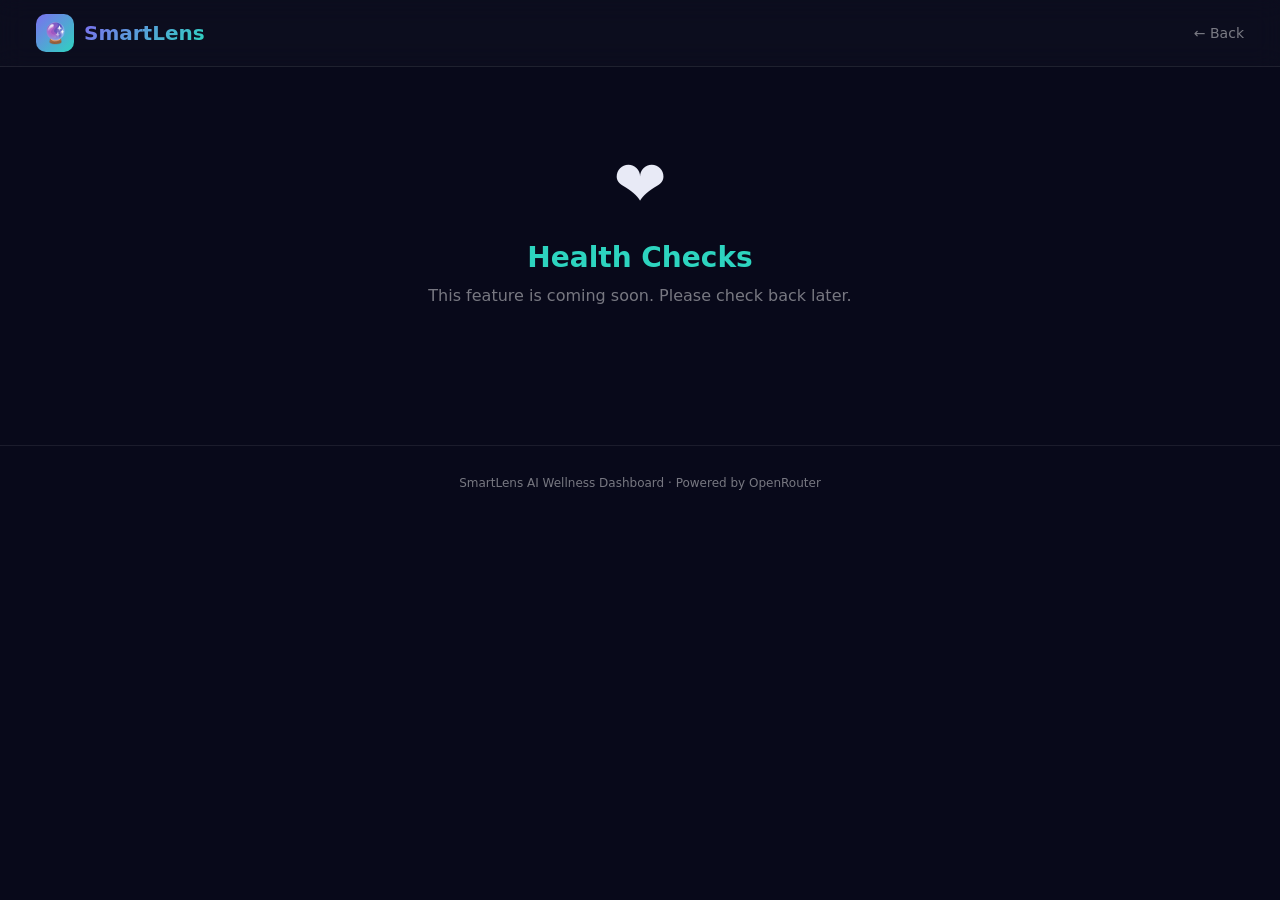
==== frontend/health-checks.html @ 9292db5e "Initial commit with fake news detector features" ====
<!DOCTYPE html>
<html lang="en">
<head>
<meta charset="UTF-8"/>
<meta name="viewport" content="width=device-width,initial-scale=1"/>
<title>SmartLens — Health Checks</title>
<style>
*,*::before,*::after{box-sizing:border-box;margin:0;padding:0}
:root{
  --bg:#08091a;--surface:#0f1022;--card:rgba(255,255,255,.04);
  --border:rgba(255,255,255,.08);--text:#e8eaf6;--muted:rgba(255,255,255,.45);
  --purple:#7c6fef;--teal:#2dd4bf;--r:18px;
}
html,body{height:100%;background:var(--bg);color:var(--text);font-family:'Segoe UI',system-ui,-apple-system,sans-serif}

header{display:flex;align-items:center;justify-content:space-between;padding:14px 36px;background:rgba(255,255,255,.02);border-bottom:1px solid var(--border);backdrop-filter:blur(12px)}
.logo{display:flex;align-items:center;gap:10px;text-decoration:none;color:inherit}
.logo-icon{width:38px;height:38px;border-radius:10px;background:linear-gradient(135deg,var(--purple),var(--teal));display:flex;align-items:center;justify-content:center;font-size:20px}
.logo-name{font-size:20px;font-weight:800;background:linear-gradient(135deg,var(--purple),var(--teal));-webkit-background-clip:text;-webkit-text-fill-color:transparent}
.back-link{color:var(--muted);text-decoration:none;font-size:14px}
.back-link:hover{color:var(--text)}

main{max-width:800px;margin:0 auto;padding:80px 24px;text-align:center}
.empty-icon{font-size:64px;margin-bottom:20px}
h1{font-size:28px;font-weight:700;margin-bottom:12px;color:var(--teal)}
p{color:var(--muted);font-size:16px}

footer{text-align:center;padding:30px;border-top:1px solid var(--border);color:var(--muted);font-size:12px;margin-top:60px}
</style>
</head>
<body>

<header>
  <a href="/" class="logo">
    <div class="logo-icon">🔮</div>
    <div class="logo-name">SmartLens</div>
  </a>
  <a href="/" class="back-link">← Back</a>
</header>

<main>
  <div class="empty-icon">❤️</div>
  <h1>Health Checks</h1>
  <p>This feature is coming soon. Please check back later.</p>
</main>

<footer>
  SmartLens AI Wellness Dashboard · Powered by OpenRouter
</footer>

</body>
</html>
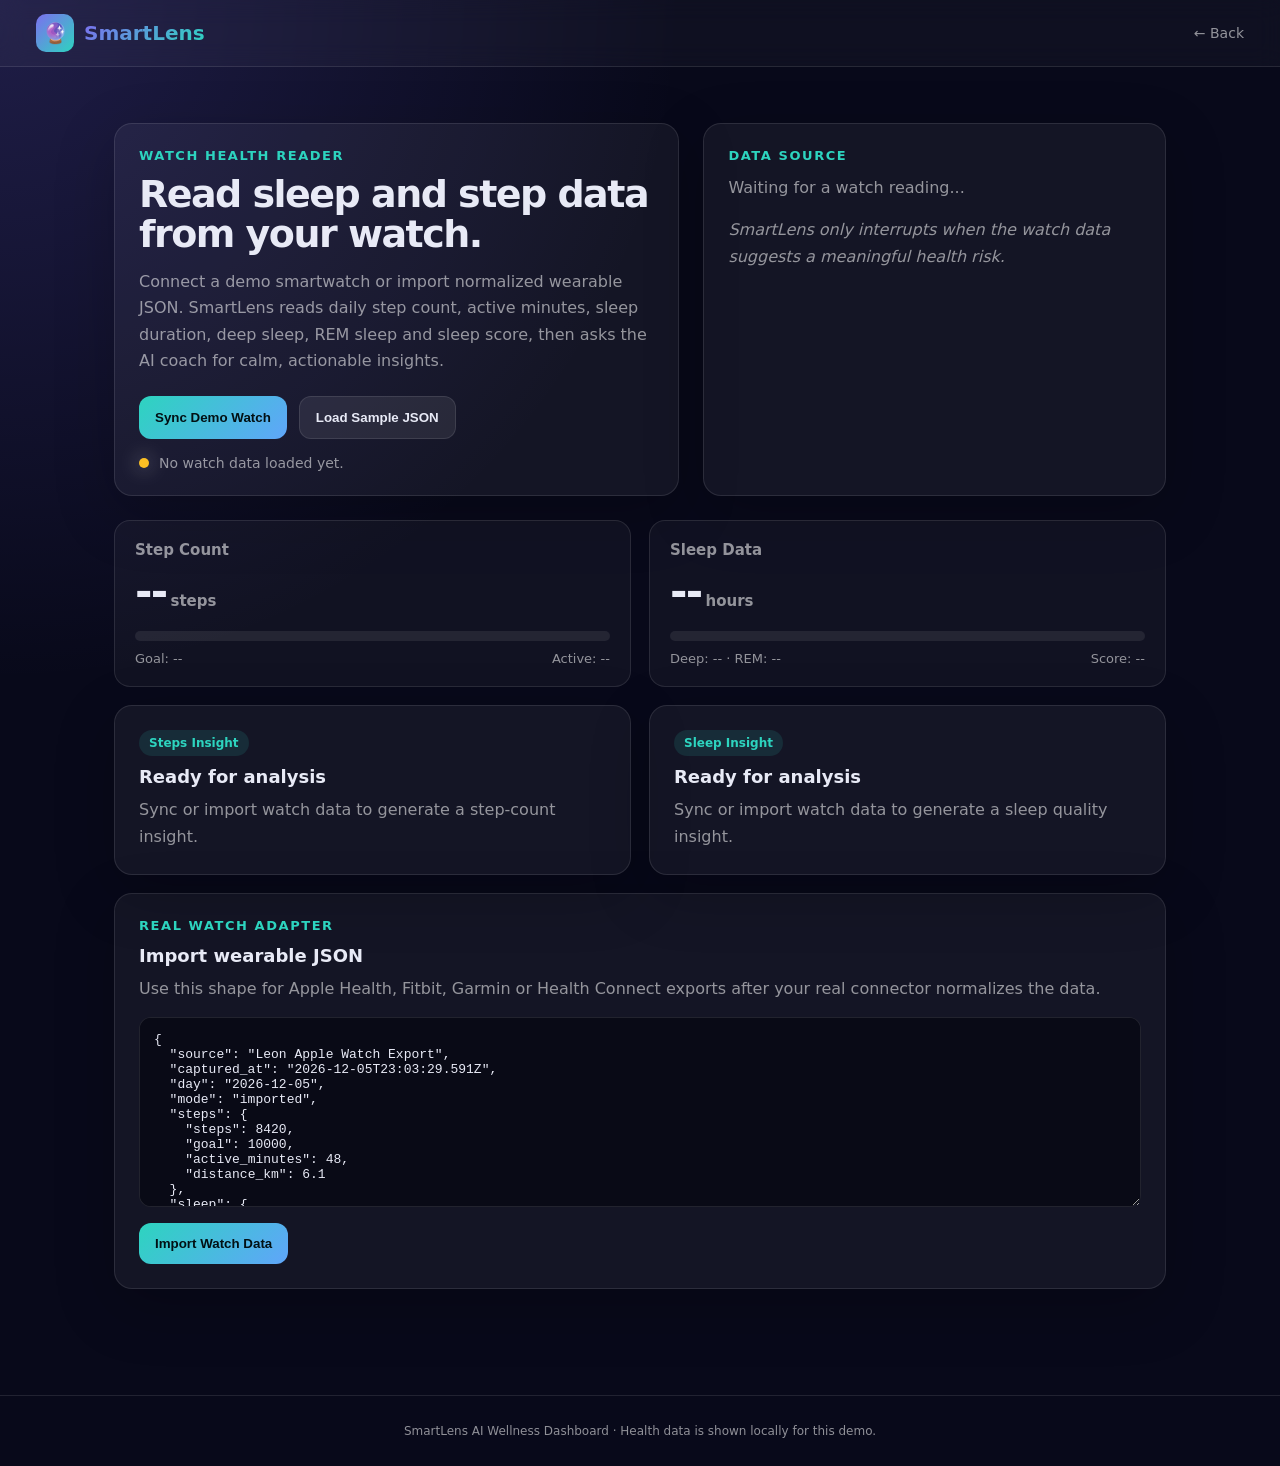
==== commit dfebc9f3: "Add smartwatch health data reader Implement watch step and sleep data import with a Health Checks UI" ====
--- a/frontend/health-checks.html
+++ b/frontend/health-checks.html
@@ -3,29 +3,55 @@
 <head>
 <meta charset="UTF-8"/>
 <meta name="viewport" content="width=device-width,initial-scale=1"/>
-<title>SmartLens — Health Checks</title>
+<title>SmartLens — Watch Health Checks</title>
 <style>
 *,*::before,*::after{box-sizing:border-box;margin:0;padding:0}
 :root{
-  --bg:#08091a;--surface:#0f1022;--card:rgba(255,255,255,.04);
-  --border:rgba(255,255,255,.08);--text:#e8eaf6;--muted:rgba(255,255,255,.45);
-  --purple:#7c6fef;--teal:#2dd4bf;--r:18px;
-}
-html,body{height:100%;background:var(--bg);color:var(--text);font-family:'Segoe UI',system-ui,-apple-system,sans-serif}
-
-header{display:flex;align-items:center;justify-content:space-between;padding:14px 36px;background:rgba(255,255,255,.02);border-bottom:1px solid var(--border);backdrop-filter:blur(12px)}
+  --bg:#08091a;--surface:#0f1022;--card:rgba(255,255,255,.05);
+  --border:rgba(255,255,255,.1);--text:#e8eaf6;--muted:rgba(255,255,255,.55);
+  --purple:#7c6fef;--teal:#2dd4bf;--amber:#fbbf24;--red:#f87171;--green:#34d399;--r:18px;
+}
+html,body{min-height:100%;background:radial-gradient(circle at top left,rgba(124,111,254,.2),transparent 35%),var(--bg);color:var(--text);font-family:'Segoe UI',system-ui,-apple-system,sans-serif}
+header{display:flex;align-items:center;justify-content:space-between;padding:14px 36px;background:rgba(255,255,255,.03);border-bottom:1px solid var(--border);backdrop-filter:blur(12px);position:sticky;top:0;z-index:10}
 .logo{display:flex;align-items:center;gap:10px;text-decoration:none;color:inherit}
 .logo-icon{width:38px;height:38px;border-radius:10px;background:linear-gradient(135deg,var(--purple),var(--teal));display:flex;align-items:center;justify-content:center;font-size:20px}
 .logo-name{font-size:20px;font-weight:800;background:linear-gradient(135deg,var(--purple),var(--teal));-webkit-background-clip:text;-webkit-text-fill-color:transparent}
 .back-link{color:var(--muted);text-decoration:none;font-size:14px}
 .back-link:hover{color:var(--text)}
-
-main{max-width:800px;margin:0 auto;padding:80px 24px;text-align:center}
-.empty-icon{font-size:64px;margin-bottom:20px}
-h1{font-size:28px;font-weight:700;margin-bottom:12px;color:var(--teal)}
-p{color:var(--muted);font-size:16px}
-
-footer{text-align:center;padding:30px;border-top:1px solid var(--border);color:var(--muted);font-size:12px;margin-top:60px}
+main{max-width:1100px;margin:0 auto;padding:56px 24px}
+.hero{display:grid;grid-template-columns:1.1fr .9fr;gap:24px;align-items:stretch;margin-bottom:24px}
+.panel{background:var(--card);border:1px solid var(--border);border-radius:var(--r);padding:24px;box-shadow:0 18px 60px rgba(0,0,0,.22)}
+.eyebrow{color:var(--teal);font-size:13px;font-weight:800;letter-spacing:.12em;text-transform:uppercase;margin-bottom:12px}
+h1{font-size:38px;line-height:1.05;margin-bottom:14px;letter-spacing:-.04em}
+p{color:var(--muted);line-height:1.65}
+.actions{display:flex;flex-wrap:wrap;gap:12px;margin-top:22px}
+button{border:0;border-radius:12px;padding:13px 16px;font-weight:800;cursor:pointer;transition:.2s transform,.2s opacity}
+button:hover{transform:translateY(-2px)}
+button:disabled{cursor:not-allowed;opacity:.55;transform:none}
+.primary{background:linear-gradient(135deg,var(--teal),#60a5fa);color:#021014}
+.secondary{background:rgba(255,255,255,.08);color:var(--text);border:1px solid var(--border)}
+.status{display:flex;align-items:center;gap:10px;color:var(--muted);font-size:14px;margin-top:16px}
+.dot{width:10px;height:10px;border-radius:50%;background:var(--amber);box-shadow:0 0 20px currentColor}
+.connected .dot{background:var(--green)}
+.error .dot{background:var(--red)}
+.grid{display:grid;grid-template-columns:repeat(2,minmax(0,1fr));gap:18px}
+.metric{background:rgba(255,255,255,.04);border:1px solid var(--border);border-radius:16px;padding:20px}
+.metric h2{font-size:15px;color:var(--muted);font-weight:700;margin-bottom:8px}
+.big{font-size:42px;font-weight:900;letter-spacing:-.04em}
+.unit{font-size:15px;color:var(--muted);font-weight:600;margin-left:4px}
+.bar{height:10px;background:rgba(255,255,255,.08);border-radius:99px;overflow:hidden;margin:15px 0 10px}
+.fill{height:100%;width:0;background:linear-gradient(90deg,var(--purple),var(--teal));transition:.4s width}
+.sub{display:flex;justify-content:space-between;color:var(--muted);font-size:13px}
+.insights{display:grid;grid-template-columns:repeat(2,minmax(0,1fr));gap:18px;margin-top:18px}
+.insight-card h3,.import-card h3{font-size:18px;margin-bottom:10px}
+.badge{display:inline-flex;align-items:center;border-radius:99px;padding:6px 10px;background:rgba(45,212,191,.12);color:var(--teal);font-size:12px;font-weight:800;margin-bottom:10px}
+.risk{border-left:3px solid var(--amber);padding:10px 12px;background:rgba(251,191,36,.08);border-radius:10px;margin-top:10px;color:#fde68a}
+.risk.warning{border-left-color:var(--red);background:rgba(248,113,113,.08);color:#fecaca}
+textarea{width:100%;min-height:190px;margin:14px 0 12px;padding:14px;border-radius:12px;background:#090a16;color:var(--text);border:1px solid var(--border);font-family:ui-monospace,SFMono-Regular,Consolas,monospace;font-size:13px;resize:vertical}
+.import-card{margin-top:18px}
+.empty{color:var(--muted);font-style:italic}
+footer{text-align:center;padding:28px;border-top:1px solid var(--border);color:var(--muted);font-size:12px;margin-top:50px}
+@media(max-width:800px){.hero,.grid,.insights{grid-template-columns:1fr}h1{font-size:30px}header{padding:14px 20px}.big{font-size:34px}}
 </style>
 </head>
 <body>
@@ -39,14 +65,237 @@
 </header>
 
 <main>
-  <div class="empty-icon">❤️</div>
-  <h1>Health Checks</h1>
-  <p>This feature is coming soon. Please check back later.</p>
+  <section class="hero">
+    <div class="panel">
+      <div class="eyebrow">Watch Health Reader</div>
+      <h1>Read sleep and step data from your watch.</h1>
+      <p>Connect a demo smartwatch or import normalized wearable JSON. SmartLens reads daily step count, active minutes, sleep duration, deep sleep, REM sleep and sleep score, then asks the AI coach for calm, actionable insights.</p>
+      <div class="actions">
+        <button class="primary" id="syncBtn">Sync Demo Watch</button>
+        <button class="secondary" id="loadSampleBtn">Load Sample JSON</button>
+      </div>
+      <div class="status" id="status">
+        <span class="dot"></span>
+        <span id="statusText">No watch data loaded yet.</span>
+      </div>
+    </div>
+
+    <div class="panel">
+      <div class="eyebrow">Data Source</div>
+      <p id="sourceText">Waiting for a watch reading...</p>
+      <div id="riskList" style="margin-top:16px">
+        <p class="empty">SmartLens only interrupts when the watch data suggests a meaningful health risk.</p>
+      </div>
+    </div>
+  </section>
+
+  <section class="grid">
+    <div class="metric">
+      <h2>Step Count</h2>
+      <div><span class="big" id="stepsValue">--</span><span class="unit">steps</span></div>
+      <div class="bar"><div class="fill" id="stepsFill"></div></div>
+      <div class="sub"><span id="stepsGoal">Goal: --</span><span id="activeMinutes">Active: --</span></div>
+    </div>
+
+    <div class="metric">
+      <h2>Sleep Data</h2>
+      <div><span class="big" id="sleepValue">--</span><span class="unit">hours</span></div>
+      <div class="bar"><div class="fill" id="sleepFill"></div></div>
+      <div class="sub"><span id="sleepStages">Deep: -- · REM: --</span><span id="sleepScore">Score: --</span></div>
+    </div>
+  </section>
+
+  <section class="insights">
+    <div class="panel insight-card">
+      <span class="badge">Steps Insight</span>
+      <h3 id="stepsInsightTitle">Ready for analysis</h3>
+      <p id="stepsInsight">Sync or import watch data to generate a step-count insight.</p>
+    </div>
+    <div class="panel insight-card">
+      <span class="badge">Sleep Insight</span>
+      <h3 id="sleepInsightTitle">Ready for analysis</h3>
+      <p id="sleepInsight">Sync or import watch data to generate a sleep quality insight.</p>
+    </div>
+  </section>
+
+  <section class="panel import-card">
+    <div class="eyebrow">Real Watch Adapter</div>
+    <h3>Import wearable JSON</h3>
+    <p>Use this shape for Apple Health, Fitbit, Garmin or Health Connect exports after your real connector normalizes the data.</p>
+    <textarea id="watchJson" spellcheck="false"></textarea>
+    <button class="primary" id="importBtn">Import Watch Data</button>
+  </section>
 </main>
 
 <footer>
-  SmartLens AI Wellness Dashboard · Powered by OpenRouter
+  SmartLens AI Wellness Dashboard · Health data is shown locally for this demo.
 </footer>
 
+<script>
+const sampleReading = {
+  source: "Leon Apple Watch Export",
+  captured_at: new Date().toISOString(),
+  day: new Date().toISOString().slice(0, 10),
+  mode: "imported",
+  steps: {
+    steps: 8420,
+    goal: 10000,
+    active_minutes: 48,
+    distance_km: 6.1
+  },
+  sleep: {
+    duration_hours: 7.2,
+    deep_hours: 1.4,
+    rem_hours: 1.7,
+    score: 82
+  }
+};
+
+const els = {
+  status: document.getElementById("status"),
+  statusText: document.getElementById("statusText"),
+  sourceText: document.getElementById("sourceText"),
+  riskList: document.getElementById("riskList"),
+  stepsValue: document.getElementById("stepsValue"),
+  stepsFill: document.getElementById("stepsFill"),
+  stepsGoal: document.getElementById("stepsGoal"),
+  activeMinutes: document.getElementById("activeMinutes"),
+  sleepValue: document.getElementById("sleepValue"),
+  sleepFill: document.getElementById("sleepFill"),
+  sleepStages: document.getElementById("sleepStages"),
+  sleepScore: document.getElementById("sleepScore"),
+  stepsInsightTitle: document.getElementById("stepsInsightTitle"),
+  stepsInsight: document.getElementById("stepsInsight"),
+  sleepInsightTitle: document.getElementById("sleepInsightTitle"),
+  sleepInsight: document.getElementById("sleepInsight"),
+  watchJson: document.getElementById("watchJson"),
+  syncBtn: document.getElementById("syncBtn"),
+  loadSampleBtn: document.getElementById("loadSampleBtn"),
+  importBtn: document.getElementById("importBtn")
+};
+
+function setStatus(text, type = "") {
+  els.status.className = `status ${type}`;
+  els.statusText.textContent = text;
+}
+
+function pct(value, max) {
+  return Math.max(0, Math.min(100, Math.round((value / max) * 100)));
+}
+
+function renderReading(reading) {
+  els.sourceText.textContent = `${reading.source} · ${reading.day} · ${reading.mode} mode`;
+
+  els.stepsValue.textContent = Number(reading.steps.steps).toLocaleString();
+  els.stepsFill.style.width = `${pct(reading.steps.steps, reading.steps.goal)}%`;
+  els.stepsGoal.textContent = `Goal: ${Number(reading.steps.goal).toLocaleString()}`;
+  els.activeMinutes.textContent = `Active: ${reading.steps.active_minutes} min · ${reading.steps.distance_km || 0} km`;
+
+  els.sleepValue.textContent = Number(reading.sleep.duration_hours).toFixed(1);
+  els.sleepFill.style.width = `${pct(reading.sleep.duration_hours, 8)}%`;
+  els.sleepStages.textContent = `Deep: ${reading.sleep.deep_hours}h · REM: ${reading.sleep.rem_hours}h`;
+  els.sleepScore.textContent = `Score: ${reading.sleep.score || "--"}`;
+
+  if (reading.risk_flags && reading.risk_flags.length) {
+    els.riskList.innerHTML = reading.risk_flags.map(flag =>
+      `<div class="risk ${flag.level === "warning" ? "warning" : ""}">${flag.message}</div>`
+    ).join("");
+  } else {
+    els.riskList.innerHTML = '<p class="empty">No urgent health risk detected from this watch reading.</p>';
+  }
+}
+
+async function api(path, options = {}) {
+  const response = await fetch(`/api${path}`, {
+    headers: {"Content-Type": "application/json", ...(options.headers || {})},
+    ...options
+  });
+  if (!response.ok) throw new Error(await response.text());
+  return response.json();
+}
+
+async function loadInsights(reading) {
+  els.stepsInsightTitle.textContent = "Analyzing steps...";
+  els.stepsInsight.textContent = "Asking the AI coach for a short step-count recommendation.";
+  els.sleepInsightTitle.textContent = "Analyzing sleep...";
+  els.sleepInsight.textContent = "Asking the AI sleep coach for a calm recovery recommendation.";
+
+  const stepsPayload = {
+    steps: reading.steps.steps,
+    goal: reading.steps.goal,
+    active_minutes: reading.steps.active_minutes
+  };
+  const sleepPayload = {
+    duration_hours: reading.sleep.duration_hours,
+    deep_hours: reading.sleep.deep_hours,
+    rem_hours: reading.sleep.rem_hours,
+    score: reading.sleep.score
+  };
+
+  const [stepsResult, sleepResult] = await Promise.allSettled([
+    api("/health/steps", {method: "POST", body: JSON.stringify(stepsPayload)}),
+    api("/health/sleep", {method: "POST", body: JSON.stringify(sleepPayload)})
+  ]);
+
+  if (stepsResult.status === "fulfilled") {
+    els.stepsInsightTitle.textContent = stepsResult.value.badge || "Steps summary";
+    els.stepsInsight.textContent = `${stepsResult.value.insight || ""} ${stepsResult.value.tip || ""}`.trim();
+  } else {
+    els.stepsInsightTitle.textContent = "Steps summary";
+    els.stepsInsight.textContent = "Watch steps were read successfully, but AI analysis is unavailable. Check the OpenRouter key and backend logs.";
+  }
+
+  if (sleepResult.status === "fulfilled") {
+    els.sleepInsightTitle.textContent = `${sleepResult.value.quality || "Sleep"} quality`;
+    els.sleepInsight.textContent = `${sleepResult.value.insight || ""} ${sleepResult.value.tip || ""}`.trim();
+  } else {
+    els.sleepInsightTitle.textContent = "Sleep summary";
+    els.sleepInsight.textContent = "Watch sleep data was read successfully, but AI analysis is unavailable. Check the OpenRouter key and backend logs.";
+  }
+}
+
+async function handleReading(reading, statusMessage) {
+  renderReading(reading);
+  setStatus(statusMessage, "connected");
+  await loadInsights(reading);
+}
+
+els.syncBtn.addEventListener("click", async () => {
+  try {
+    els.syncBtn.disabled = true;
+    setStatus("Syncing latest demo watch reading...");
+    const reading = await api("/health/watch/latest");
+    await handleReading(reading, "Demo watch data synced.");
+  } catch (error) {
+    setStatus("Could not sync watch data. Is the backend running?", "error");
+  } finally {
+    els.syncBtn.disabled = false;
+  }
+});
+
+els.loadSampleBtn.addEventListener("click", () => {
+  els.watchJson.value = JSON.stringify(sampleReading, null, 2);
+  setStatus("Sample JSON loaded. Click Import Watch Data to read it.");
+});
+
+els.importBtn.addEventListener("click", async () => {
+  try {
+    els.importBtn.disabled = true;
+    setStatus("Importing wearable JSON...");
+    const payload = JSON.parse(els.watchJson.value);
+    const reading = await api("/health/watch/import", {
+      method: "POST",
+      body: JSON.stringify(payload)
+    });
+    await handleReading(reading, "Imported watch data successfully.");
+  } catch (error) {
+    setStatus("Import failed. Check the JSON shape and backend connection.", "error");
+  } finally {
+    els.importBtn.disabled = false;
+  }
+});
+
+els.watchJson.value = JSON.stringify(sampleReading, null, 2);
+</script>
 </body>
 </html>
